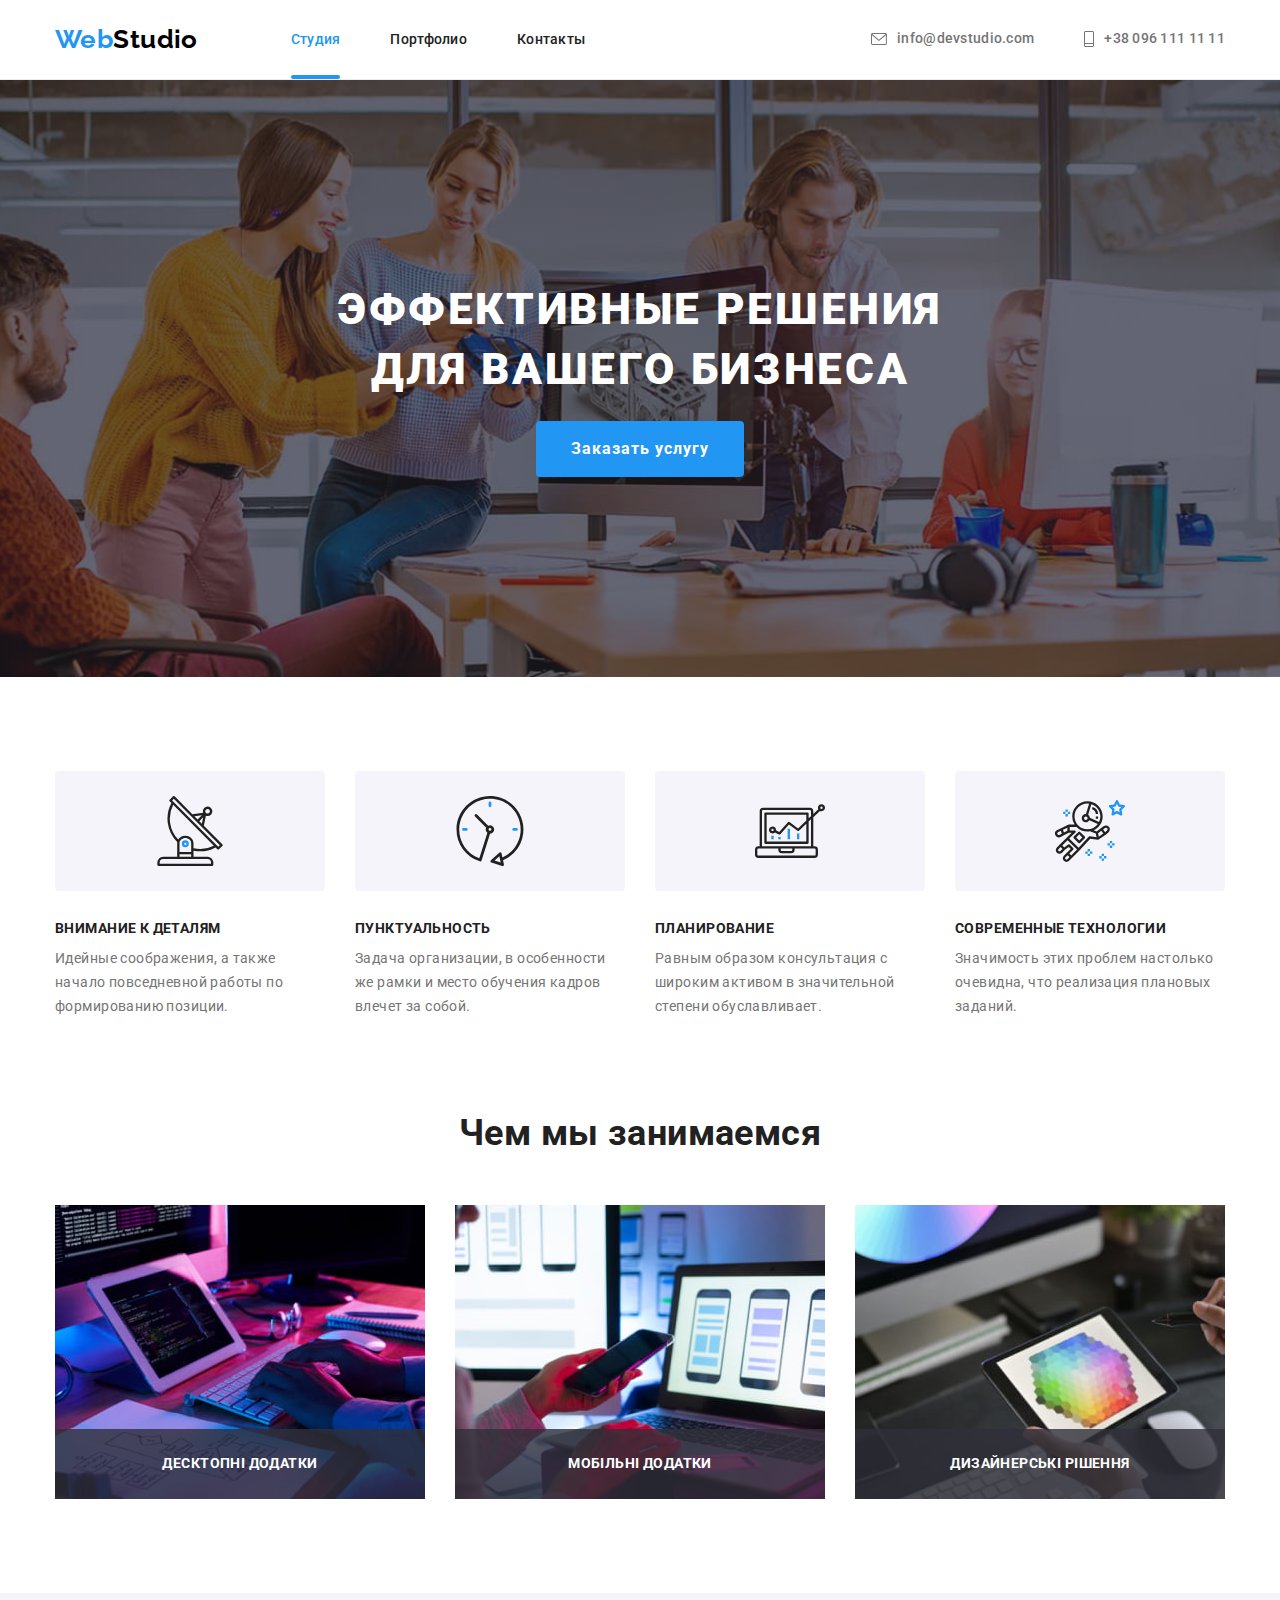
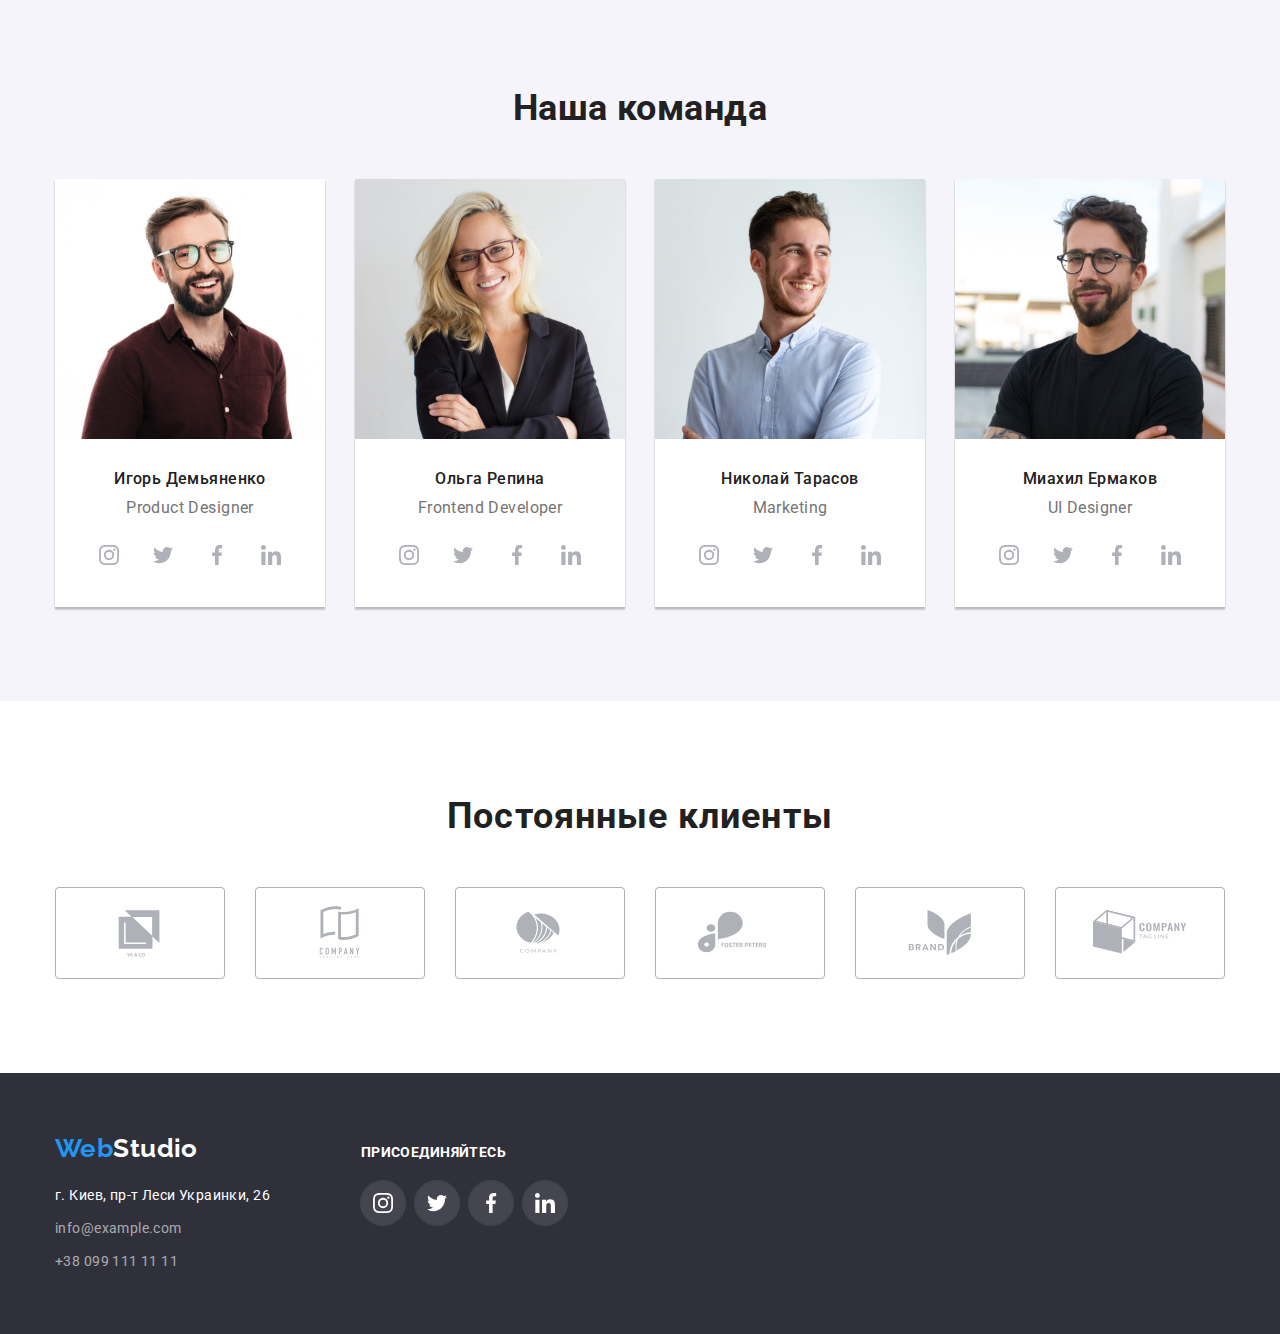
==== index.html @ 532e0fac "Initial commit" ====
<!DOCTYPE html>
<html lang="ru">
  <head>
    <meta charset="UTF-8" />
    <meta http-equiv="X-UA-Compatible" content="IE=edge" />
    <meta name="viewport" content="width=device-width, initial-scale=1.0" />
    <title>WebStudio</title>
    <link rel="preconnect" href="https://fonts.googleapis.com" />
    <link rel="preconnect" href="https://fonts.gstatic.com" crossorigin />
    <link
      href="https://fonts.googleapis.com/css2?family=Raleway:wght@700&family=Roboto:wght@400;500;700;900&display=swap"
      rel="stylesheet"
    />
    <!-- normalize start -->
    <link
      rel="stylesheet"
      href="https://cdnjs.cloudflare.com/ajax/libs/modern-normalize/1.1.0/modern-normalize.min.css"
    />
    <!-- normalize end -->
    <link rel="stylesheet" href="./css/styles.css" />
  </head>
  <body>
    <!-- header section -->
    <header class="header">
      <div class="container header-container">
        <a href="" lang="en" class="link-logo">Web<span class="logo-color">Studio</span></a>
        <nav class="header-nav">
          <ul class="list header-list">
            <li class="item header-item">
              <a href="./index.html" class="nav-link active"> Студия</a>
            </li>
            <li class="item header-item">
              <a href="./portfolio.html" class="nav-link"> Портфолио</a>
            </li>
            <li class="item header-item">
              <a href="" class="nav-link"> Контакты</a>
            </li>
          </ul>
        </nav>
        <ul class="list header-list">
          <li class="item header-mail">
            <a href="mailto:info@devstudio.com" class="link-mail">
              <svg class="contact-icon" width="16px" height="12px">
                <use href="./images/icon.svg#mail"></use>
              </svg>
              info@devstudio.com
            </a>
          </li>
          <li class="item header-tel">
            <a href="tel:+380961111111" class="link-tel">
              <svg class="contact-icon" width="10px" height="16px">
                <use href="./images/icon.svg#phone"></use>
              </svg>
              +38 096 111 11 11</a
            >
          </li>
        </ul>
      </div>
    </header>
    <!-- main section -->
    <main class="main">
      <section class="section main-section">
        <div class="container">
          <h1 class="main-title">Эффективные решения для вашего бизнеса</h1>
          <button type="button" class="btn-large" data-modal-open>Заказать услугу</button>
        </div>
      </section>
      <section class="section advantage-section">
        <div class="container">
          <ul class="list main-list">
            <li class="item advantage-item">
              <div class="advantage-wrap">
                <svg class="adv-icon" width="70px" height="70px">
                  <use href="./images/icon.svg#antenna"></use>
                </svg>
              </div>
              <h2 class="title">Внимание к деталям</h2>
              <p class="text-title">
                Идейные соображения, а также начало повседневной работы по формированию позиции.
              </p>
            </li>
            <li class="item advantage-item">
              <div class="advantage-wrap">
                <svg class="advantage-icon" width="70px" height="70px">
                  <use href="./images/icon.svg#clock"></use>
                </svg>
              </div>
              <h2 class="title">Пунктуальность</h2>
              <p class="text-title">
                Задача организации, в особенности же рамки и место обучения кадров влечет за собой.
              </p>
            </li>
            <li class="item advantage-item">
              <div class="advantage-wrap">
                <svg class="advantage-icon" width="70px" height="70px">
                  <use href="./images/icon.svg#diagram"></use>
                </svg>
              </div>
              <h2 class="title">Планирование</h2>
              <p class="text-title">
                Равным образом консультация с широким активом в значительной степени обуславливает.
              </p>
            </li>
            <li class="item advantage-item">
              <div class="advantage-wrap">
                <svg class="advantage-icon" width="70px" height="70px">
                  <use href="./images/icon.svg#astronaut"></use>
                </svg>
              </div>
              <h2 class="title">Современные технологии</h2>
              <p class="text-title">
                Значимость этих проблем настолько очевидна, что реализация плановых заданий.
              </p>
            </li>
          </ul>
        </div>
      </section>
      <section class="section secondary-section">
        <div class="container">
          <h2 class="secondary-title">Чем мы занимаемся</h2>
          <ul class="list secondary-list">
            <li class="item item-container">
                <img
                class="aboutus"
                src="./images/img1.jpg"
                alt="пеример работы 1"
                width="370"
                height="294"
              />
              <div class="features-container">
                <p class="features-text">Десктопні додатки</p>
              </div>
            </li>
            <li class="item item-container">
                <img
                class="aboutus"
                src="./images/img2.jpg"
                alt="пеример работы 2"
                width="370"
                height="294"
              />
              <div class="features-container">
                <p class="features-text">Мобільні додатки</p>
              </div>
            </li>
            <li class="item item-container">
                <img
                class="aboutus"
                src="./images/img3.jpg"
                alt="пеример работы 3"
                width="370"
                height="294"
              />
              <div class="features-container">
                <p class="features-text">Дизайнерські рішення</p>
              </div>
            </li>
          </ul>
        </div>
      </section>
      <!-- out team section -->
      <section class="section team-section">
        <div class="container">
          <h2 class="team-title">Наша команда</h2>
          <ul class="list team-list">
            <li class="item team-item">
              <img
                class="team-img"
                src="./images/igor.jpg"
                alt="фото игоря демьяненко"
                width="270"
                height="260"
              />
              <div class="team-box">
                <h3 class="about-team-title">Игорь Демьяненко</h3>
                <p lang="en" class="profession">Product Designer</p>
                <ul class="socials list">
                  <li class="socials-item">
                    <a
                      class="socials-link link"
                      href=""
                      target="_blank"
                      rel="noopener noreferrer"
                      aria-label="instagram"
                    >
                      <svg class="social-icon" width="20px" height="20px">
                        <use href="./images/icon.svg#instagram"></use>
                      </svg>
                    </a>
                  </li>
                  <li class="socials-item">
                    <a
                      class="socials-link link"
                      href=""
                      target="_blank"
                      rel="noopener noreferrer"
                      aria-label="instagram"
                    >
                      <svg class="social-icon" width="20px" height="20px">
                        <use href="./images/icon.svg#twitter"></use>
                      </svg>
                    </a>
                  </li>
                  <li class="socials-item">
                    <a
                      class="socials-link link"
                      href=""
                      target="_blank"
                      rel="noopener noreferrer"
                      aria-label="instagram"
                    >
                      <svg class="social-icon" width="20px" height="20px">
                        <use href="./images/icon.svg#facebook"></use>
                      </svg>
                    </a>
                  </li>
                  <li class="socials-item">
                    <a
                      class="socials-link link"
                      href=""
                      target="_blank"
                      rel="noopener noreferrer"
                      aria-label="instagram"
                    >
                      <svg class="social-icon" width="20px" height="20px">
                        <use href="./images/icon.svg#linkedin"></use>
                      </svg>
                    </a>
                  </li>
                </ul>
              </div>
            </li>
            <li class="item team-item">
              <img
                class="team-img"
                src="./images/olga.jpg"
                alt="фото ольги репиной"
                width="270"
                height="260"
              />
              <div class="team-box">
                <h3 class="about-team-title">Ольга Репина</h3>
                <p lang="en" class="profession">Frontend Developer</p>
                <ul class="socials list">
                  <li class="socials-item">
                    <a
                      class="socials-link link"
                      href=""
                      target="_blank"
                      rel="noopener noreferrer"
                      aria-label="instagram"
                    >
                      <svg class="social-icon" width="20px" height="20px">
                        <use href="./images/icon.svg#instagram"></use>
                      </svg>
                    </a>
                  </li>
                  <li class="socials-item">
                    <a
                      class="socials-link link"
                      href=""
                      target="_blank"
                      rel="noopener noreferrer"
                      aria-label="instagram"
                    >
                      <svg class="social-icon" width="20px" height="20px">
                        <use href="./images/icon.svg#twitter"></use>
                      </svg>
                    </a>
                  </li>
                  <li class="socials-item">
                    <a
                      class="socials-link link"
                      href=""
                      target="_blank"
                      rel="noopener noreferrer"
                      aria-label="instagram"
                    >
                      <svg class="social-icon" width="20px" height="20px">
                        <use href="./images/icon.svg#facebook"></use>
                      </svg>
                    </a>
                  </li>
                  <li class="socials-item">
                    <a
                      class="socials-link link"
                      href=""
                      target="_blank"
                      rel="noopener noreferrer"
                      aria-label="instagram"
                    >
                      <svg class="social-icon" width="20px" height="20px">
                        <use href="./images/icon.svg#linkedin"></use>
                      </svg>
                    </a>
                  </li>
                </ul>
              </div>
            </li>
            <li class="item team-item">
              <img
                class="team-img"
                src="./images/nikolai.jpg"
                alt="фото николая тарасова"
                width="270"
                height="260"
              />
              <div class="team-box">
                <h3 class="about-team-title">Николай Тарасов</h3>
                <p lang="en" class="profession">Marketing</p>
                <ul class="socials list">
                  <li class="socials-item">
                    <a
                      class="socials-link link"
                      href=""
                      target="_blank"
                      rel="noopener noreferrer"
                      aria-label="instagram"
                    >
                      <svg class="social-icon" width="20px" height="20px">
                        <use href="./images/icon.svg#instagram"></use>
                      </svg>
                    </a>
                  </li>
                  <li class="socials-item">
                    <a
                      class="socials-link link"
                      href=""
                      target="_blank"
                      rel="noopener noreferrer"
                      aria-label="instagram"
                    >
                      <svg class="social-icon" width="20px" height="20px">
                        <use href="./images/icon.svg#twitter"></use>
                      </svg>
                    </a>
                  </li>
                  <li class="socials-item">
                    <a
                      class="socials-link link"
                      href=""
                      target="_blank"
                      rel="noopener noreferrer"
                      aria-label="instagram"
                    >
                      <svg class="social-icon" width="20px" height="20px">
                        <use href="./images/icon.svg#facebook"></use>
                      </svg>
                    </a>
                  </li>
                  <li class="socials-item">
                    <a
                      class="socials-link link"
                      href=""
                      target="_blank"
                      rel="noopener noreferrer"
                      aria-label="instagram"
                    >
                      <svg class="social-icon" width="20px" height="20px">
                        <use href="./images/icon.svg#linkedin"></use>
                      </svg>
                    </a>
                  </li>
                </ul>
              </div>
            </li>
            <li class="item team-item">
              <img
                class="team-img"
                src="./images/mihail.jpg"
                alt="фото михаила ермакова"
                width="270"
                height="260"
              />
              <div class="team-box">
                <h3 class="about-team-title">Миахил Ермаков</h3>
                <p lang="en" class="profession">UI Designer</p>
                <ul class="socials list">
                  <li class="socials-item">
                    <a
                      class="socials-link link"
                      href=""
                      target="_blank"
                      rel="noopener noreferrer"
                      aria-label="instagram"
                    >
                      <svg class="social-icon" width="20px" height="20px">
                        <use href="./images/icon.svg#instagram"></use>
                      </svg>
                    </a>
                  </li>
                  <li class="socials-item">
                    <a
                      class="socials-link link"
                      href=""
                      target="_blank"
                      rel="noopener noreferrer"
                      aria-label="instagram"
                    >
                      <svg class="social-icon" width="20px" height="20px">
                        <use href="./images/icon.svg#twitter"></use>
                      </svg>
                    </a>
                  </li>
                  <li class="socials-item">
                    <a
                      class="socials-link link"
                      href=""
                      target="_blank"
                      rel="noopener noreferrer"
                      aria-label="instagram"
                    >
                      <svg class="social-icon" width="20px" height="20px">
                        <use href="./images/icon.svg#facebook"></use>
                      </svg>
                    </a>
                  </li>
                  <li class="socials-item">
                    <a
                      class="socials-link link"
                      href=""
                      target="_blank"
                      rel="noopener noreferrer"
                      aria-label="instagram"
                    >
                      <svg class="social-icon" width="20px" height="20px">
                        <use href="./images/icon.svg#linkedin"></use>
                      </svg>
                    </a>
                  </li>
                </ul>
              </div>
            </li>
          </ul>
        </div>
      </section>
      <section class="clients">
        <div class="container">
          <h2 class="clients-title">Постоянные клиенты</h2>
          <ul class="clients-list list">
            <li class="clients-item">
              <a
                class="clietns-link link"
                href=""
                target="_blank"
                rel="noopener noreferrer"
                aria-label="Logo company YA & CO"
              >
                <svg class="clients-icon" width="106px" height="60px">
                  <use href="./images/icon.svg#logo1"></use>
                </svg>
              </a>
            </li>
            <li class="clients-item">
              <a
                class="clietns-link link"
                href=""
                target="_blank"
                rel="noopener noreferrer"
                aria-label="Logo company Tegline Here"
              >
                <svg class="clients-icon" width="106px" height="60px">
                  <use href="./images/icon.svg#logo2"></use>
                </svg>
              </a>
            </li>
            <li class="clients-item">
              <a
                class="clietns-link link"
                href=""
                target="_blank"
                rel="noopener noreferrer"
                aria-label="Logo COMPANY"
              >
                <svg class="clients-icon" width="106px" height="60px">
                  <use href="./images/icon.svg#logo3"></use>
                </svg>
              </a>
            </li>
            <li class="clients-item">
              <a
                class="clietns-link link"
                href=""
                target="_blank"
                rel="noopener noreferrer"
                aria-label="Logo company FOSTER PETERS"
              >
                <svg class="clients-icon" width="106px" height="60px">
                  <use href="./images/icon.svg#logo4"></use>
                </svg>
              </a>
            </li>
            <li class="clients-item">
              <a
                class="clietns-link link"
                href=""
                target="_blank"
                rel="noopener noreferrer"
                aria-label="Logo company BRAND"
              >
                <svg class="clients-icon" width="106px" height="60px">
                  <use href="./images/icon.svg#logo5"></use>
                </svg>
              </a>
            </li>
            <li class="clients-item">
              <a
                class="clietns-link link"
                href=""
                target="_blank"
                rel="noopener noreferrer"
                aria-label="Logo company TAG Line"
              >
                <svg class="clients-icon" width="106px" height="60px">
                  <use href="./images/icon.svg#logo6"></use>
                </svg>
              </a>
            </li>
          </ul>
        </div>
      </section>
    </main>
    <!-- footer section -->
    <footer class="footer">
      <div class="footer-container container">
        <div class="secondary-footer">
          <a href="" lang="en" class="link-logo footer-logo"
            >Web<span class="footer-logo-color">Studio</span></a
          >
          <address class="address">
            <ul class="list footer-list">
              <li class="item">
                <a
                  href="https://goo.gl/maps/DUq1zRmR1AkiBLRbA"
                  target="_blank"
                  rel="noopener noreferrer"
                  class="footer-address"
                >
                  г. Киев, пр-т Леси Украинки, 26
                </a>
              </li>
              <li class="item footer-item">
                <a href="mailto:info@example.com" class="footer-mail">info@example.com </a>
              </li>
              <li class="item footer-item">
                <a href="tel:+380991111111" class="footer-tel">+38 099 111 11 11</a>
              </li>
            </ul>
          </address>
        </div>
        <div class="join-us">
          <h2 class="footer-title">Присоединяйтесь</h2>
          <ul class="socials-footer list">
            <li class="socials-item">
              <a
                class="socials-link-footer link"
                href=""
                target="_blank"
                rel="noopener noreferrer"
                aria-label="instagram"
              >
                <svg class="footer-icon" width="20px" height="20px">
                  <use href="./images/icon.svg#instagram"></use>
                </svg>
              </a>
            </li>
            <li class="socials-item">
              <a
                class="socials-link-footer link"
                href=""
                target="_blank"
                rel="noopener noreferrer"
                aria-label="instagram"
              >
                <svg class="footer-icon" width="20px" height="20px">
                  <use href="./images/icon.svg#twitter"></use>
                </svg>
              </a>
            </li>
            <li class="socials-item">
              <a
                class="socials-link-footer link"
                href=""
                target="_blank"
                rel="noopener noreferrer"
                aria-label="instagram"
              >
                <svg class="footer-icon" width="20px" height="20px">
                  <use href="./images/icon.svg#facebook"></use>
                </svg>
              </a>
            </li>
            <li class="socials-item">
              <a
                class="socials-link-footer link"
                href=""
                target="_blank"
                rel="noopener noreferrer"
                aria-label="instagram"
              >
                <svg class="footer-icon" width="20px" height="20px">
                  <use href="./images/icon.svg#linkedin"></use>
                </svg>
              </a>
            </li>
          </ul>
        </div>
      </div>
    </footer>
    <!-- Modal window -->
    <div class="backdrop is-hidden" data-modal>
      <div class="modal">
        <button class="modal-btn" data-modal-close>
          <svg class="modal-icon" width="11px" height="11px">
            <use href="./images/icon.svg#icon-close"></use>
          </svg>
        </button>
      </div>
    </div>
  
    <script src="./js/modal.js"></script>
  </body>
</html>
---- css/styles.css ----
html {
    box-sizing: border-box;
}
*,
::before,
::after {
    box-sizing: inherit;
}

/* Загальні стилі */
:root {
--main-font: 'Roboto', sans-serif;
--main-text-color:  #212121;
--secondary-text-color: #757575;
--acent-color: #2196F3;
--hero-and-footer-background-color: #2F303A;
}

body {
    font-family: var(--main-font);
    letter-spacing: 0.03em;
    font-size: 14px;
}
.container {
    width: 1200px;
    margin-left: auto;
    margin-right: auto;
    padding-left: 15px;
    padding-right: 15px;

    /* рамку виділення взяв у коментар, головне самому про це не забути */
/* outline: 1px solid tomato;
    outline-offset: 2px; */
}
h1,
h2,
h3,
h4,
h5,
h6,
p {
    margin: 0;
}
img {
    display: block;
}
.list {
    list-style: none;
    text-decoration: none;
    margin: 0;
    padding: 0;
}
.section {
    padding: 94px 0;
}
/*Секція Хедера*/

.header-container {
    display: flex;
    align-items: center;
}
.header {
    padding-top: 24px;
    padding-bottom: 24px;
    border-bottom: 1px solid #ECECEC;
}
.header-list {
    display: flex;
    align-items: center;
    justify-content: center;
}
.header-item {
    margin-right: 50px;
}
.header-item:last-child {
    margin-right: 0;
}
.header-nav {
    margin-right: auto;
}

.header-mail {
    margin-right: 50px;
}
.link-logo {
    margin-right: 93px;
}

.link-logo {
    font-family: 'Raleway', sans-serif;
    font-weight: 700;
    font-size: 26px;
    line-height: 1.19;
    text-decoration: none;
    color: var(--acent-color);
}
.logo-color {
    font-family: 'Raleway', sans-serif;
    font-weight: 700;
    font-size: 26px;
    line-height: 1.19;
    color: #000000;
}
.nav-link, 
.link-mail,
.link-tel {
    color: var(--main-text-color);
    font-weight: 500;
    line-height: 1.14;
    letter-spacing: 0.02em;
    text-decoration: none;
}
.nav-link {
    padding-top: 32px;
    padding-bottom: 32px;

    transition: color 250ms cubic-bezier(0.4, 0, 0.2, 1);
}
.nav-link.active {
    color: var(--acent-color);
    position: relative;
}
.nav-link.active::after {
    content: '';
    position: absolute;
    bottom: 0;
    left: 0;

    display: block;
    width: 100%;
    height: 4px;
    background-color: var(--acent-color);
    border-radius: 2px;
}
.link-tel,.link-mail {
    display: flex;
    align-items: center;
    gap: 10px;
    color: var(--secondary-text-color);

    transition: color 250ms cubic-bezier(0.4, 0, 0.2, 1);
}
.link-mail:hover .contact-icon {
    fill: var(--acent-color);
}
.link-tel:hover .contact-icon {
    fill: var(--acent-color);
}

.nav-link:hover,
.nav-link:focus,
.link-mail:hover,
.link-mail:focus,
.link-tel:hover,
.link-tel:focus {
    color: var(--acent-color);
}
.nav-link:active {
    color: red;
}

/* Головна секція */
.main-section {
background-color: var(--hero-and-footer-background-color); 
text-align: center;
padding-top: 200px;
padding-bottom: 200px;
max-width: 1600px;
max-height: 600px;
margin-right: auto;
margin-left: auto;

background-image: linear-gradient(
    to right,
rgba(47, 48, 58, 0.4),
rgba(47, 48, 58, 0.4)), 
url(../images/mainfon.jpg);

background-repeat: no-repeat;
background-position: center;
background-size: cover;

}

.main-title {
    font-weight: 900;
    font-size: 44px;
    line-height: 1.36;
    letter-spacing: 0.06em;
    color: #ffffff;
    text-transform: uppercase;
    width: 696px;
    margin-left: auto;
    margin-bottom: 21px;
    margin-right: auto;
}
.btn-large {
    border-radius: 4px;
    border: solid var(--acent-color);
    padding: 10px 32px;
    min-width: 200px;
    min-height: 50px;
    text-align: center;

    font-family: inherit;
    font-weight: 700;
    font-size: 16px;
    line-height: 1.88;
    letter-spacing: 0.06em;
    color: #ffffff;
    cursor: pointer;
    background-color: var(--acent-color);
}
.contact-icon {
       fill: var(--secondary-text-color);

       
    transition: fill 250ms cubic-bezier(0.4, 0, 0.2, 1);
}
.link-mail:focus .contact-icon {
    fill: var(--acent-color);
}
/* Секція переваг */

.advantage-section {
    padding-bottom: 0;
}
.main-list {
    display: flex;
    gap: 30px;
}
.title {
    font-weight: 700;
    font-size: 14px;
    line-height: 1.14;
    text-transform: uppercase;
    color: var(--main-text-color);

    margin-bottom: 10px;
}
.advantage-wrap {
    width: 270px;
    height: 120px;   
    background-color: #F5F4FA;
    border-radius: 4px;
    margin-bottom: 30px;
    display: flex;
    align-items: center;
    justify-content: center;
}
.advantage-item {
    width: 270px;
}
.text-title {
    line-height: 1.71;
    color: var(--secondary-text-color);
    margin-right: 30px;
}
.text-title:last-child {
    margin-right: 0;
}
.advantage-icon {
    fill: var(--main-text-color);
}
/* Стилі для розділу Чим ми займаємось */
.item-container {
    position: relative;
}

.features-container {
    position: absolute;
    bottom: 0;
    left: 0;
    background: rgba(47, 48, 58, 0.8);

    width: 370px;
    height: 70px;
}
.features-text {
    display: flex;
    align-items: center;
    justify-content: center;

    font-weight: 700;
    line-height: 1.14;
    text-align: center;
    letter-spacing: 0.03em;
    text-transform: uppercase;

    color: #FFFFFF;

    width: 100%;
    height: 100%;

}

/* Секція команди */
.team-section {
    padding-top: 94px;
    padding-bottom: 94px;

    background-color: #F5F4FA
}
.team-list {
    display: flex;
    gap: 30px;
}

.secondary-list {
    display: flex;
    gap: 30px;
}
.secondary-title,
.team-title {
    font-weight: 700;
    font-size: 36px;
    line-height: 1.17;
    text-align: center;
    color: var(--main-text-color);
    margin-bottom: 50px;
}
.secondary-title {
    margin-bottom: 50px;
}
.team-box {
    padding-top: 30px;
    padding-bottom: 30px;
    background-color: #ffffff;
}
.team-item {
    box-shadow: 0px 3px 1px rgba(0, 0, 0, 0.1), 0px 1px 2px rgba(0, 0, 0, 0.08), 0px 2px 2px rgba(0, 0, 0, 0.12);
}
.about-team-title {
    font-weight: 500;
    font-size: 16px;
    line-height: 1.19;
    text-align: center;
    color: var(--main-text-color);
    margin-bottom: 10px;
}
.profession {
    font-size: 16px;
    line-height: 1.19;
    text-align: center;
    color: var(--secondary-text-color);
    margin-bottom: 16px;
}
/* CLIENTS */
.clients {
    padding-top: 94px;
    padding-bottom: 94px;
}
.clients-title {
    font-family: 'Roboto';
    font-weight: 700;
    font-size: 36px;
    line-height: 1.17;
    text-align: center;
    letter-spacing: 0.03em;
    color: #212121;

    margin-bottom: 50px;
}
.clients-list {
    display: flex;
    align-items: center;
    justify-content: center;
    gap: 30px;
}
.clietns-link {
    display: flex;
    width: 170px;
    height: 92px;
    justify-content: center;
    align-items: center;
    color: #AFB1B8;
    border: 1px solid #afb1b8;
    border-radius: 4px; 

    
    transition: border 250ms cubic-bezier(0.4, 0, 0.2, 1) ;
}
.clients-icon {
    fill: #AFB1B8;

    transition: fill 250ms cubic-bezier(0.4, 0, 0.2, 1);
}
.clietns-link:hover,
.clietns-link:focus {
    border: 1px solid var(--acent-color);
}
.clietns-link:hover .clients-icon {
    fill: var(--acent-color)
}
.clietns-link:focus .clients-icon {
    fill: var(--acent-color)
}

/* footer */
.footer-container {
    display: flex;
    align-items: baseline;
}
.footer {
padding-top: 60px;
padding-bottom: 60px;
background-color: var(--hero-and-footer-background-color);
}
.footer-logo {
    display: inline-block;
    margin-bottom: 20px;
}
.footer-logo-color {
    color: #ffffff;
}
.footer-mail,
.footer-tel {
    font-style: normal;
    line-height: 1.71;
    color: rgba(255, 255, 255, 0.6);
    text-decoration: none;

    transition: color 250ms cubic-bezier(0.4, 0, 0.2, 1);
}
.footer-address {
    display: inline-block;

    color: #ffffff;
    font-style: normal;
    line-height: 1.71;
    text-decoration: none;
}
.footer-mail {
    display: inline-block;
}
.footer-list
.item:not(:last-child) {
    margin-bottom: 9px;
}
.footer-mail:hover,
.footer-mail:focus,
.footer-tel:hover,
.footer-tel:focus {
    color: var(--acent-color);
}
.join-us {
    margin-left: 70px;
}
.footer-title {
display: inline-block;

font-size: 14px;
line-height: 1.14;
letter-spacing: 0.03em;
text-transform: uppercase;
    
color: #FFFFFF;

margin-bottom: 20px;
}
.socials-footer {
    display: flex;
    align-items: center;
    justify-content: center;
    gap: 10px;
}
.socials-link-footer {
    display: flex;
    align-items: center;
    justify-content: center;
    width: 44px;
    height: 44px;
    background-color: rgba(255, 255, 255, 10%);
    border-radius: 50%;

    outline: 1px solid rgba(255, 255, 255, 10%);

    transition: background-color 250ms cubic-bezier(0.4, 0, 0.2, 1);
}
.footer-icon {
    fill: #FFFFFF;
}

.socials-link-footer:hover,
.socials-link-footer:focus {
    background-color: #2196F3;
}


/* Portfolio */
.title-portfolio {
    font-weight: 700;
    font-size: 18px;
    line-height: 2;
    letter-spacing: 0.06em;
    color: var(--main-text-color);
    margin-bottom: 4px;
}
.first-overlay {
    position: relative;
    overflow: hidden;
}

.overlay-portfolio {
    background-color: rgba(33, 150, 243, 0.9);
    position: absolute;
    top: 0;
    left: 0;
    width: 100%;
    height: 100%;
    padding: 63px 24px;

    transform: translateY(100%);

    display: flex;
    align-items: center;
    justify-content: center;

    transition: transform 250ms cubic-bezier(0.4, 0, 0.2, 1);
}

.exampel-item:hover .overlay-portfolio {
    transform: translateY(0%);
}
.overlay-text {
    font-size: 18px;
    line-height: 1.56;
    letter-spacing: 0.03em;

    
    color: #FFFFFF; 
}

.text-portfolio {
    font-size: 16px;
    line-height: 1.88;
    color: var(--secondary-text-color);
}

.btn-portfolio {
    max-width: 145px;
    min-width: 73px;
    min-height: 38px;
    padding: 6px 22px;

    font-family: inherit;
    font-weight: 500;
    font-size: 16px;
    line-height: 1.62;
    cursor: pointer;
    background-color: #F5F4FA;
    color: #212121;
    border-radius: 4px;
    border: 0 solid #F5F4FA;

    transition-property: color, background-color,  box-shadow;
    transition-duration: 250ms;
    transition-timing-function: cubic-bezier(0.4, 0, 0.2, 1);
    transition-delay: 0s;
}

.btn-portfolio:hover,
.btn-portfolio:focus {
    background-color: var(--acent-color);
    color: #ffffff;
    box-shadow: 0px 3px 1px rgba(0, 0, 0, 0.1), 0px 1px 2px rgba(0, 0, 0, 0.08), 0px 2px 2px rgba(0, 0, 0, 0.12);
}
.btn-portfolio.active-btn {
    background-color: var(--acent-color);
    color: #ffffff;
}
.portfolio-list {
    display: flex;
    gap: 8px;
    margin-bottom: 50px;
    justify-content: center;
}
.exampel-list {
    display: flex;
    flex-wrap: wrap;
    gap: 30px;
}
.text-portfolio-container {
    padding-top: 20px;
    padding-right: 24px;
    padding-bottom: 20px;
    padding-left: 24px;
    border: 1px solid #EEEEEE;
    border-top: none;
}
.exampel-item {
    transition: box-shadow 250ms cubic-bezier(0.4, 0, 0.2, 1);
}

.exampel-item:hover,
.exampel-item:focus {
    box-shadow: 0px 1px 1px rgba(0, 0, 0, 0.12),
            0px 4px 4px rgba(0, 0, 0, 0.06),
            1px 4px 6px rgba(0, 0, 0, 0.16);
}

/* socials icon  */
.socials {
    display: flex;
    align-items: center;
    justify-content: center;
    gap: 10px;
}
.socials-link {
    display: flex;
    align-items: center;
    justify-content: center;
    width: 44px;
    height: 44px;
    background-color: #FFFFFF;
    border-radius: 50%;

    outline: 1px solid #FFFFFF;

    transition: background-color 250ms cubic-bezier(0.4, 0, 0.2, 1);
}
.social-icon {
    fill: #AFB1B8;
    transition: fill 250ms cubic-bezier(0.4, 0, 0.2, 1);
}
.socials-link:hover,
.socials-link:focus {
background-color: #2196F3;
}
.socials-link:hover .social-icon {
    fill: #FFFFFF;
}
.socials-link:focus .social-icon {
    fill: #FFFFFF;
}

/* modal window */
.backdrop {
    position: fixed;
    top: 0;
    left: 0;

    display: flex;
    align-items: center;
    justify-content: center;

    width: 100%;
    height: 100%;

    background-color: rgba(0, 0, 0, 0.2);

    z-index: 100;
}

.backdrop.is-hidden {
    opacity: 0;
    visibility: hidden;
    pointer-events: none;
}

.modal {
    width: 528px;
    height: 581px;

    position: relative;

    background-color: #FFFFFF;
    border-radius: 4px;
    box-shadow: 0px 1px 3px rgba(0, 0, 0, 0.12), 0px 1px 1px rgba(0, 0, 0, 0.14), 0px 2px 1px rgba(0, 0, 0, 0.2);
}
.modal-btn {
    position: absolute;
    top: 8px;
    right: 8px;

    display: flex;
    align-items: center;
    justify-content: center;

    width: 30px;
    height: 30px;
    padding: 0;

    border-radius: 50%;
    border: 1px solid rgba(0, 0, 0, 0.1);
    background-color: #FFFFFF;

    cursor: pointer;
}
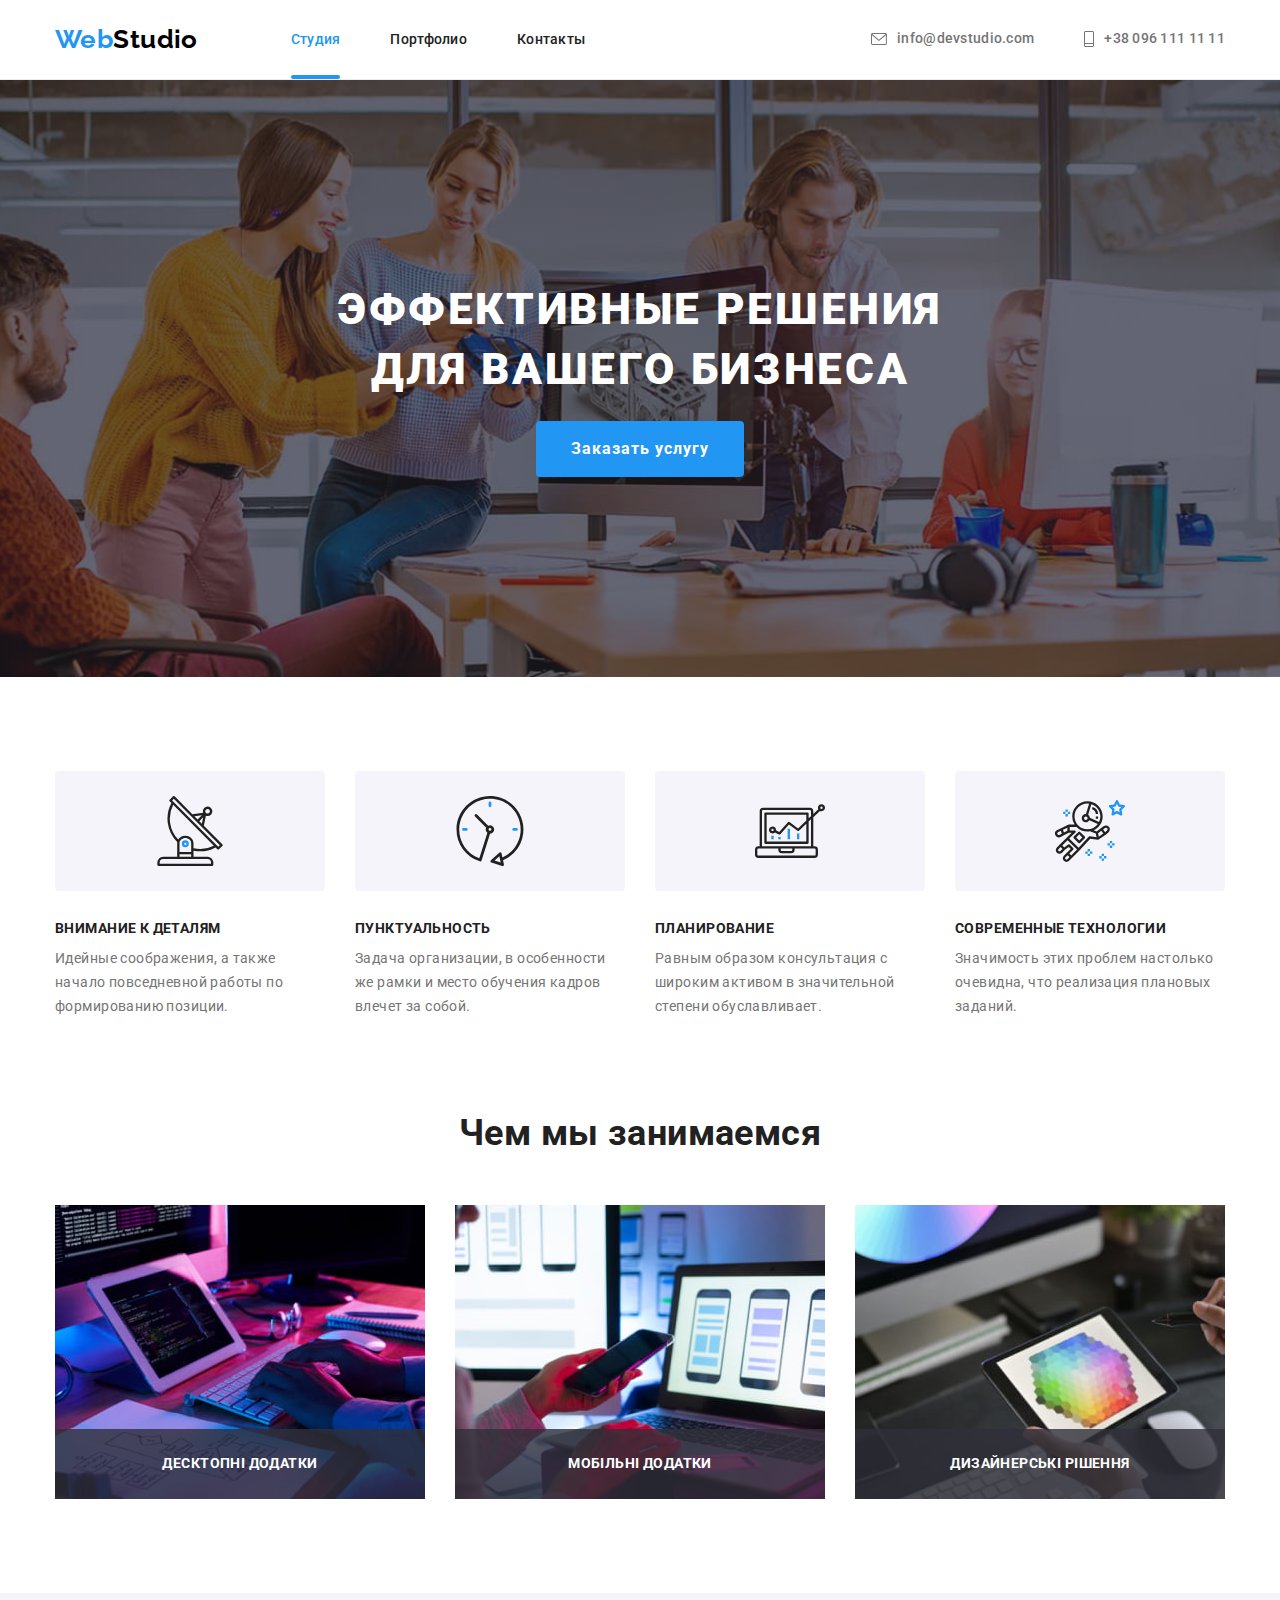
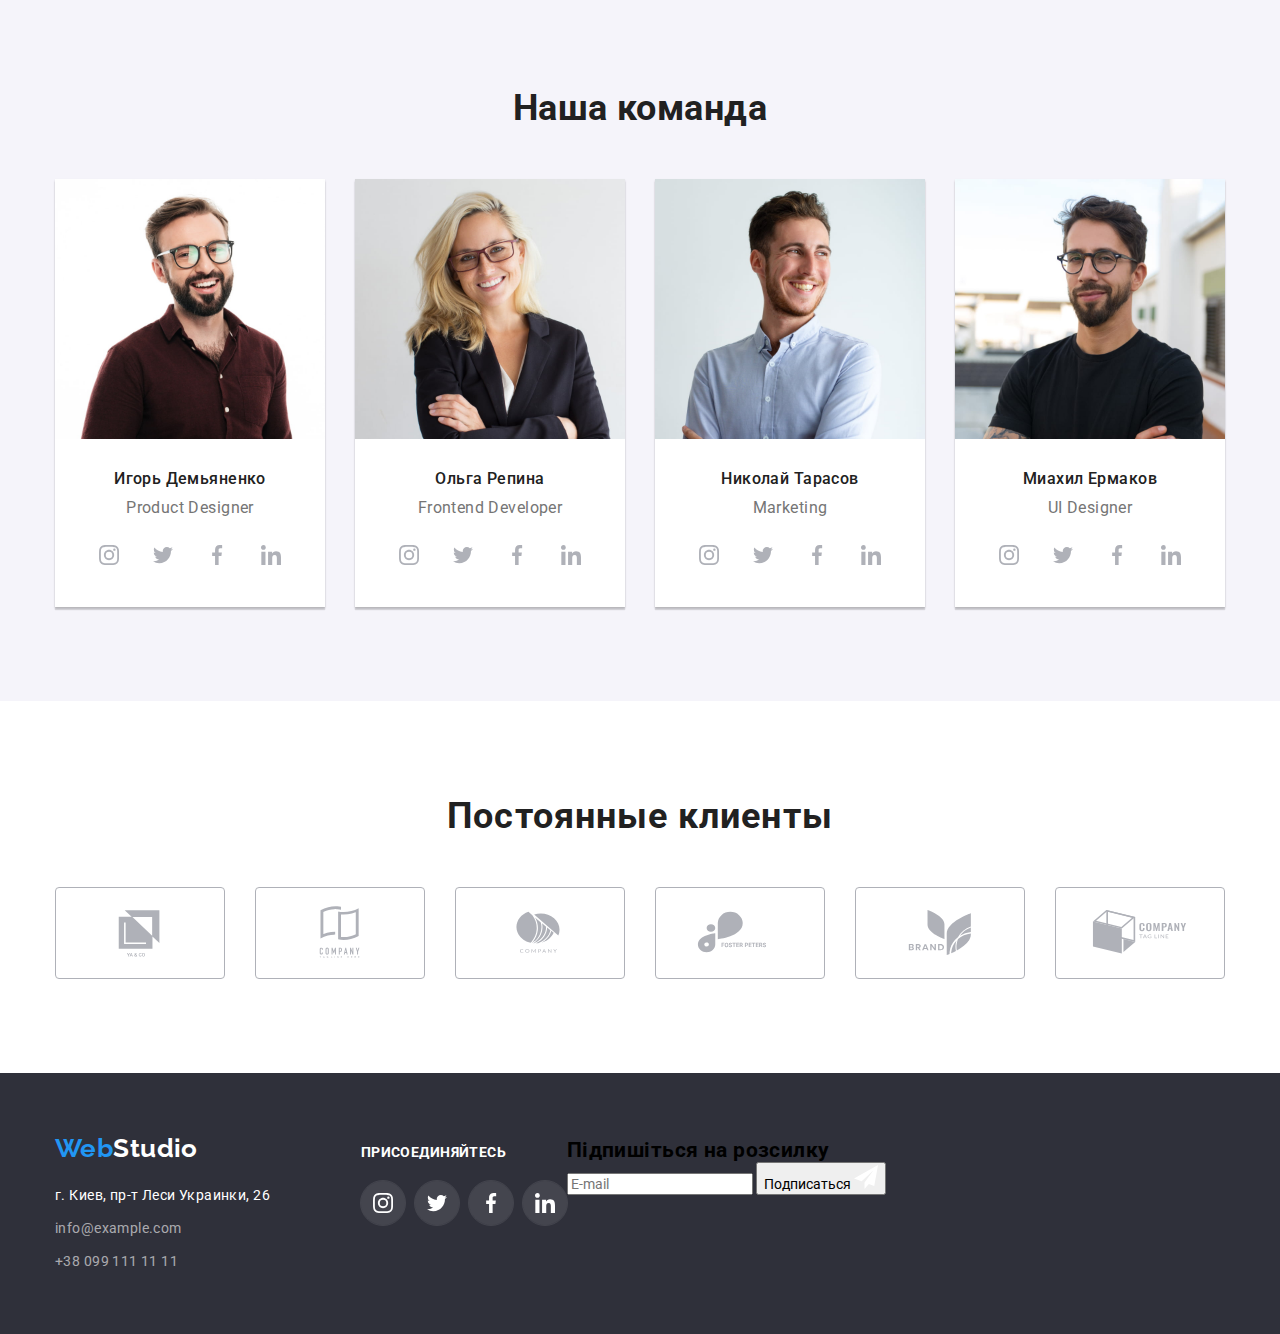
==== commit af7ad42d: "зробив заготовки для дз" ====
--- a/index.html
+++ b/index.html
@@ -605,6 +605,30 @@
             </li>
           </ul>
         </div>
+        <div class="sing-up">
+          <h2 class="sing-up-title">
+            Підпишіться на розсилку
+          </h2>
+          <form class="first-form">
+            <div>
+              <label class="email-lable">
+                <input
+                type="email"
+                name="email-sing-up"
+                placeholder="E-mail"
+                class="email"/>
+              </label>
+              <button type="submit">
+                Подписаться
+                <svg class="footer-icon" width="24px" height="24px">
+                  <use href="./images/icon.svg#icon-send"></use>
+                </svg>
+              </button>
+            </div>
+          </form>
+
+
+        </div>
       </div>
     </footer>
     <!-- Modal window -->
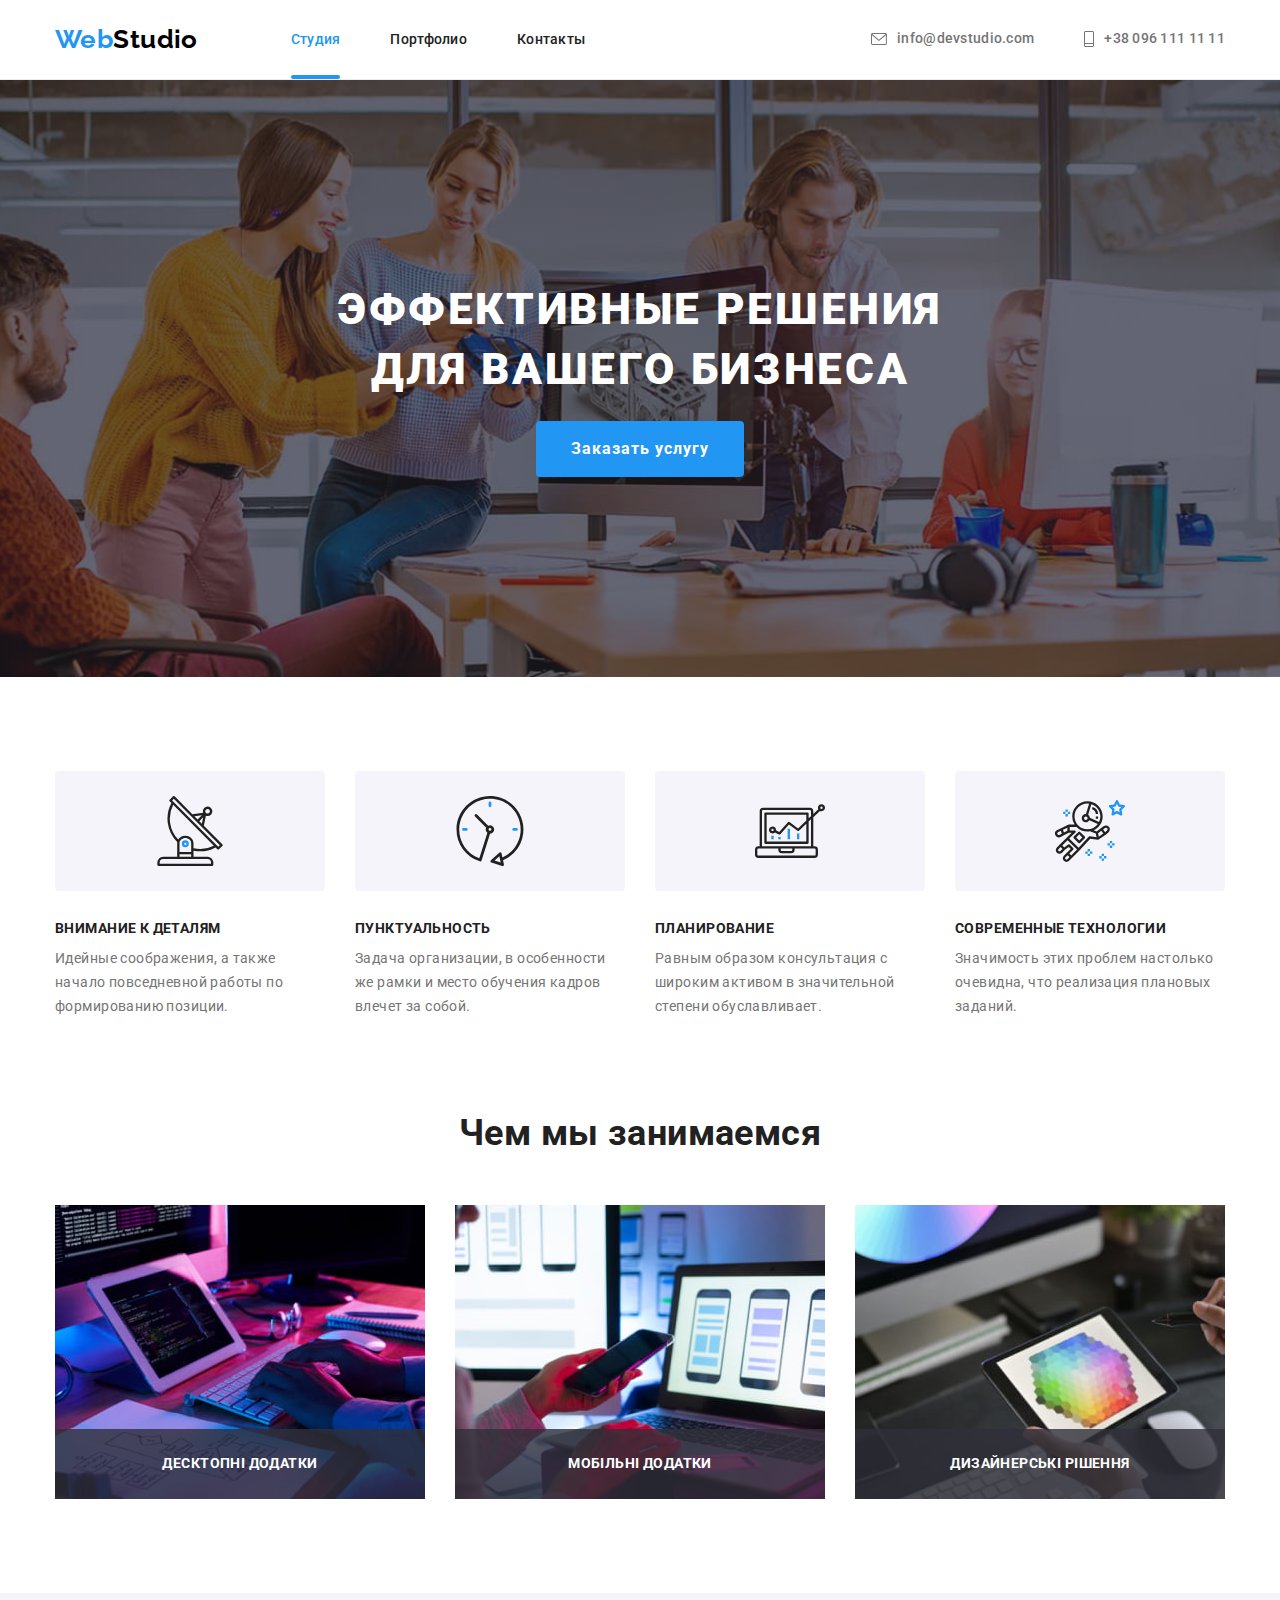
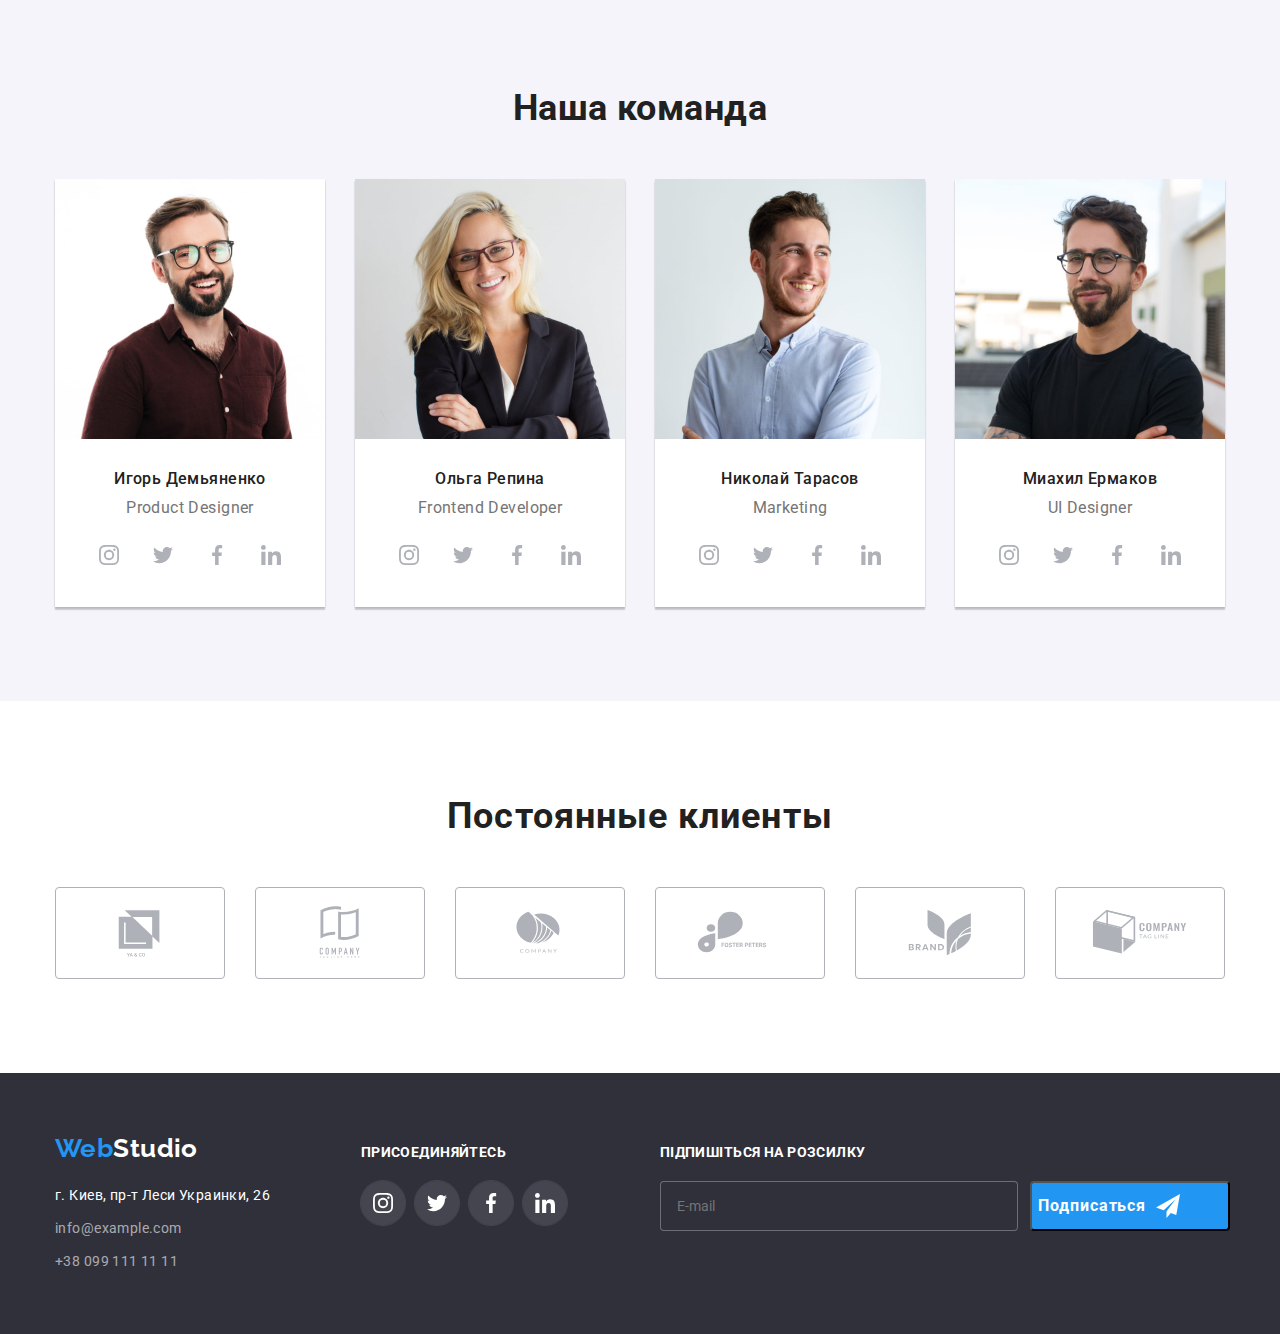
==== commit e236c3d5: "сделал изменения" ====
--- a/index.html
+++ b/index.html
@@ -610,7 +610,7 @@
             Підпишіться на розсилку
           </h2>
           <form class="first-form">
-            <div>
+            <div class="form-wrap">
               <label class="email-lable">
                 <input
                 type="email"
@@ -618,7 +618,7 @@
                 placeholder="E-mail"
                 class="email"/>
               </label>
-              <button type="submit">
+              <button type="submit" class="submit-btn">
                 Подписаться
                 <svg class="footer-icon" width="24px" height="24px">
                   <use href="./images/icon.svg#icon-send"></use>
--- a/css/styles.css
+++ b/css/styles.css
@@ -486,6 +486,63 @@
     background-color: #2196F3;
 }
 
+.form-wrap {
+    display: flex;
+    gap: 12px;
+}
+.sing-up {
+    margin-left: 93px;
+}
+
+.sing-up-title {
+display: inline-block;
+
+font-size: 14px;
+line-height: 1.14;
+letter-spacing: 0.03em;
+text-transform: uppercase;
+    
+color: #FFFFFF;
+
+margin-bottom: 20px;
+}
+
+.email-lable {
+    gap: 40px;
+}
+
+.email {
+    width: 358px;
+    height: 50px;
+    border: 1px solid rgba(255, 255, 255, 0.3);
+    border-radius: 4px;
+    background-color: #2F303A;
+
+    padding-left: 16px;
+    padding-top: 15px;
+    padding-bottom: 15px;
+}
+
+.submit-btn {
+    display: flex;
+    gap: 10px;
+
+    width: 200px;
+    height: 50px;
+
+    font-weight: 700;
+    font-size: 16px;
+    line-height: calc(30 / 16);
+
+    align-items: center;
+    text-align: center;
+    letter-spacing: 0.06em;
+    color: #FFFFFF;
+
+    background-color: var(--acent-color);
+    border-radius: 4px;
+}
+
 
 /* Portfolio */
 .title-portfolio {
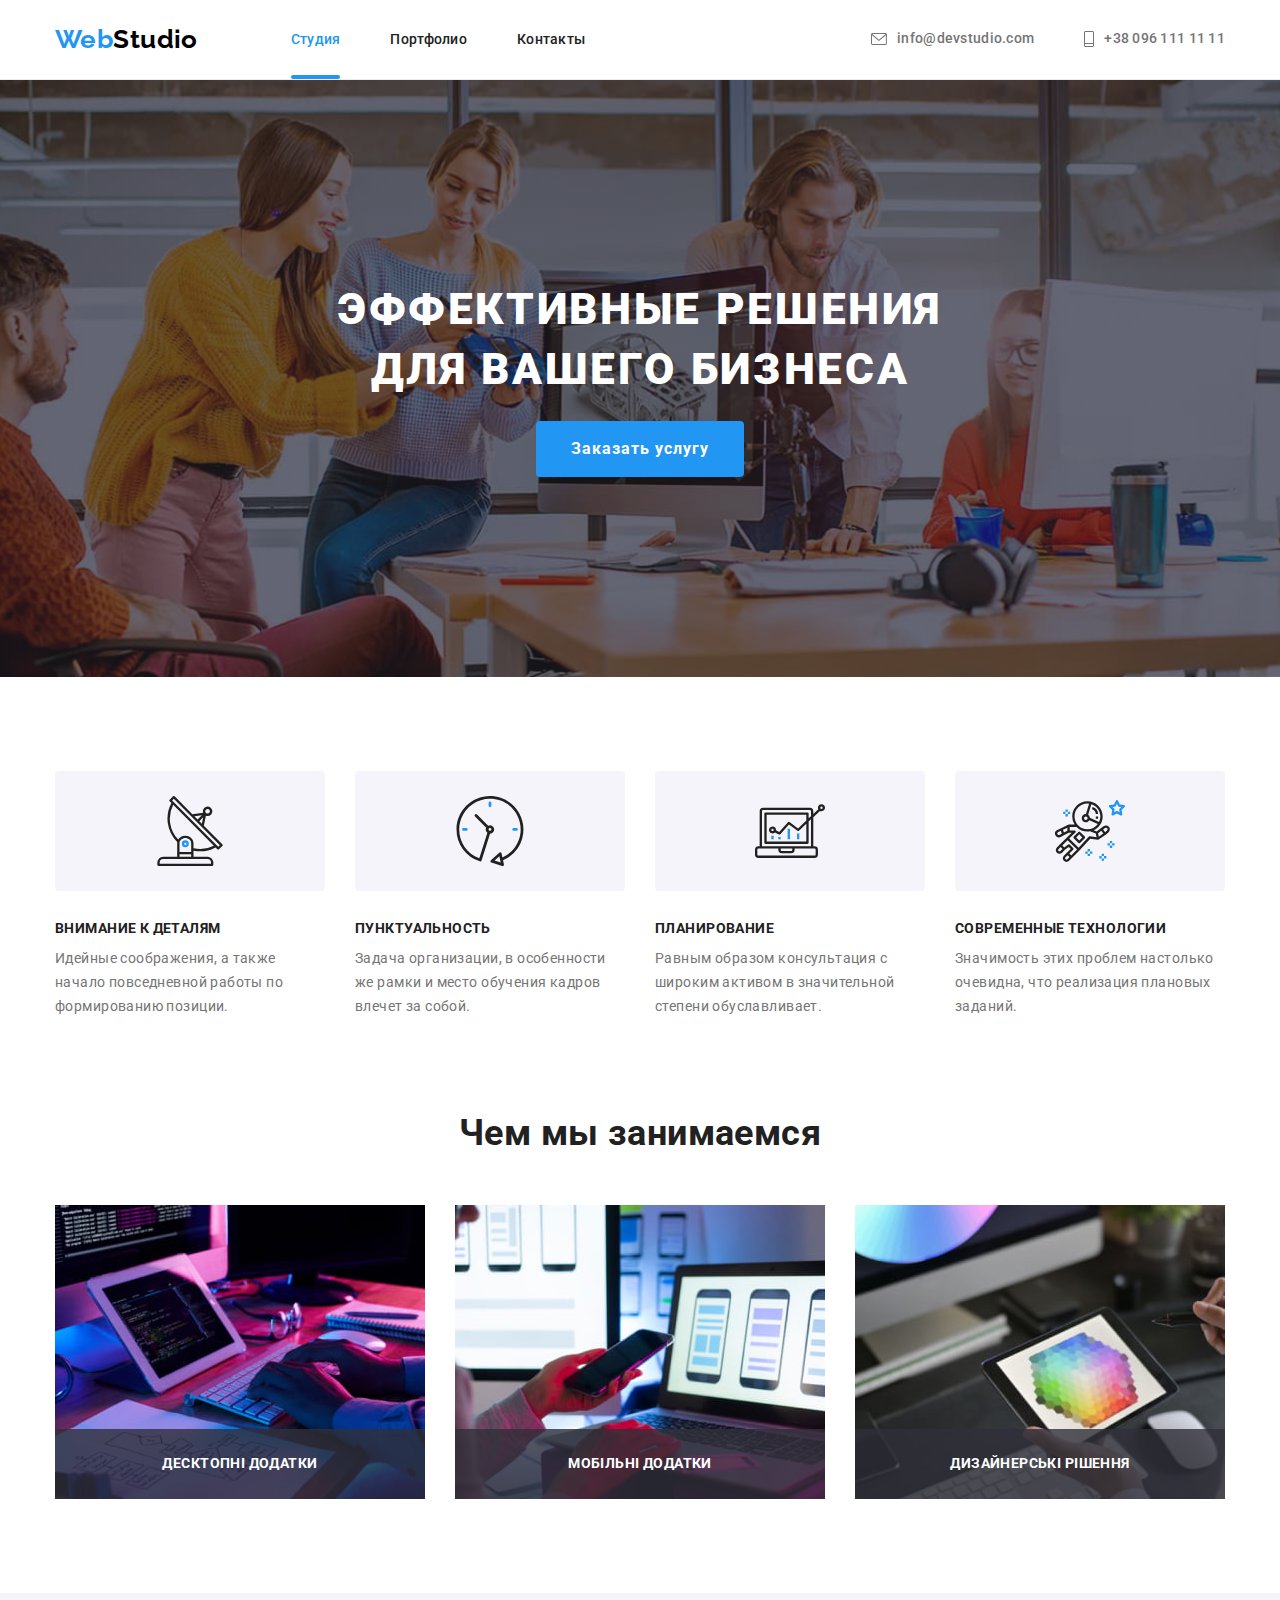
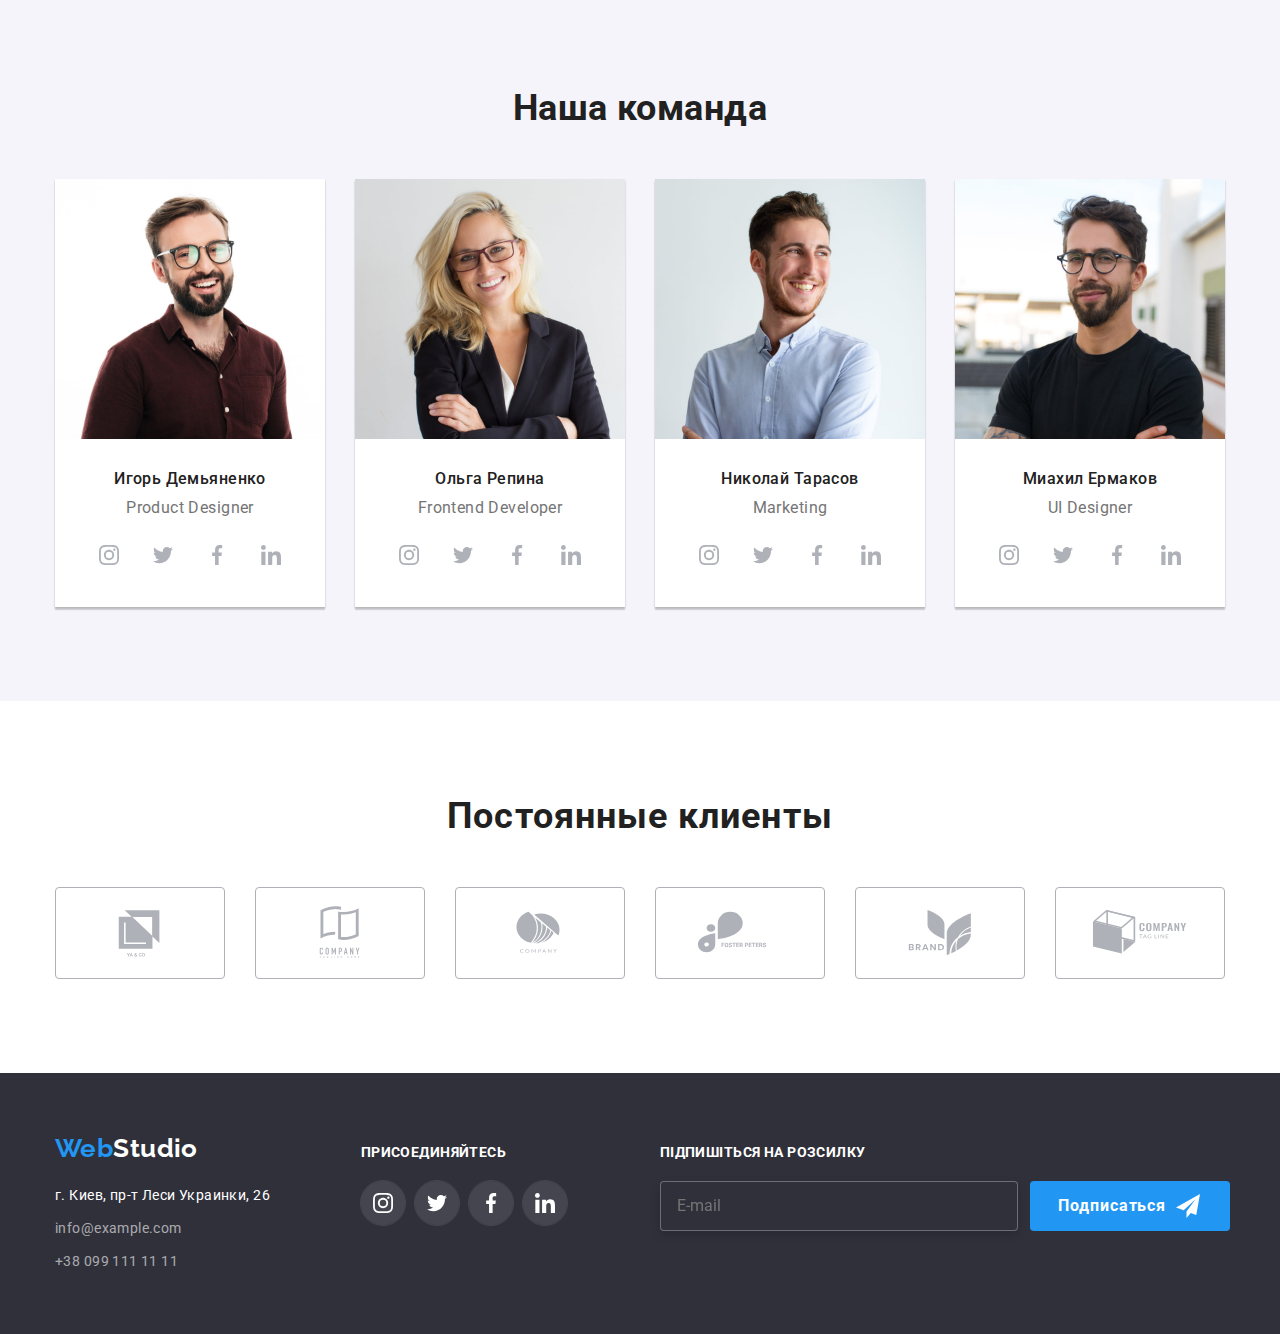
==== commit 96bff18b: "зробив футер" ====
--- a/index.html
+++ b/index.html
@@ -626,8 +626,6 @@
               </button>
             </div>
           </form>
-
-
         </div>
       </div>
     </footer>
--- a/css/styles.css
+++ b/css/styles.css
@@ -486,10 +486,14 @@
     background-color: #2196F3;
 }
 
+
+/* Розділ підпишіться на розсилку */
+
 .form-wrap {
     display: flex;
     gap: 12px;
 }
+
 .sing-up {
     margin-left: 93px;
 }
@@ -512,20 +516,28 @@
 }
 
 .email {
-    width: 358px;
-    height: 50px;
-    border: 1px solid rgba(255, 255, 255, 0.3);
-    border-radius: 4px;
-    background-color: #2F303A;
-
     padding-left: 16px;
     padding-top: 15px;
     padding-bottom: 15px;
+
+    width: 358px;
+    height: 50px;
+
+    font-size: 16px;
+    line-height: calc(20 / 16);
+
+    border: 1px solid rgba(255, 255, 255, 0.3);
+    border-radius: 4px;
+
+    background-color: #2F303A;
+    filter: drop-shadow(0px 4px 4px rgba(0, 0, 0, 0.15));
 }
 
 .submit-btn {
-    display: flex;
+    display: inline-flex;
+    align-items: center;
     gap: 10px;
+    padding: 10px 28px;
 
     width: 200px;
     height: 50px;
@@ -540,7 +552,10 @@
     color: #FFFFFF;
 
     background-color: var(--acent-color);
+    border: 0 solid transparent;
     border-radius: 4px;
+
+    cursor: pointer;
 }
 
 
@@ -739,8 +754,9 @@
     padding: 0;
 
     border-radius: 50%;
-    border: 1px solid rgba(0, 0, 0, 0.1);
+    border: 1px solid var(--acent-color)
     background-color: #FFFFFF;
+    box-shadow: 0px 4px 4px rgba(0, 0, 0, 0.15);
 
     cursor: pointer;
 }
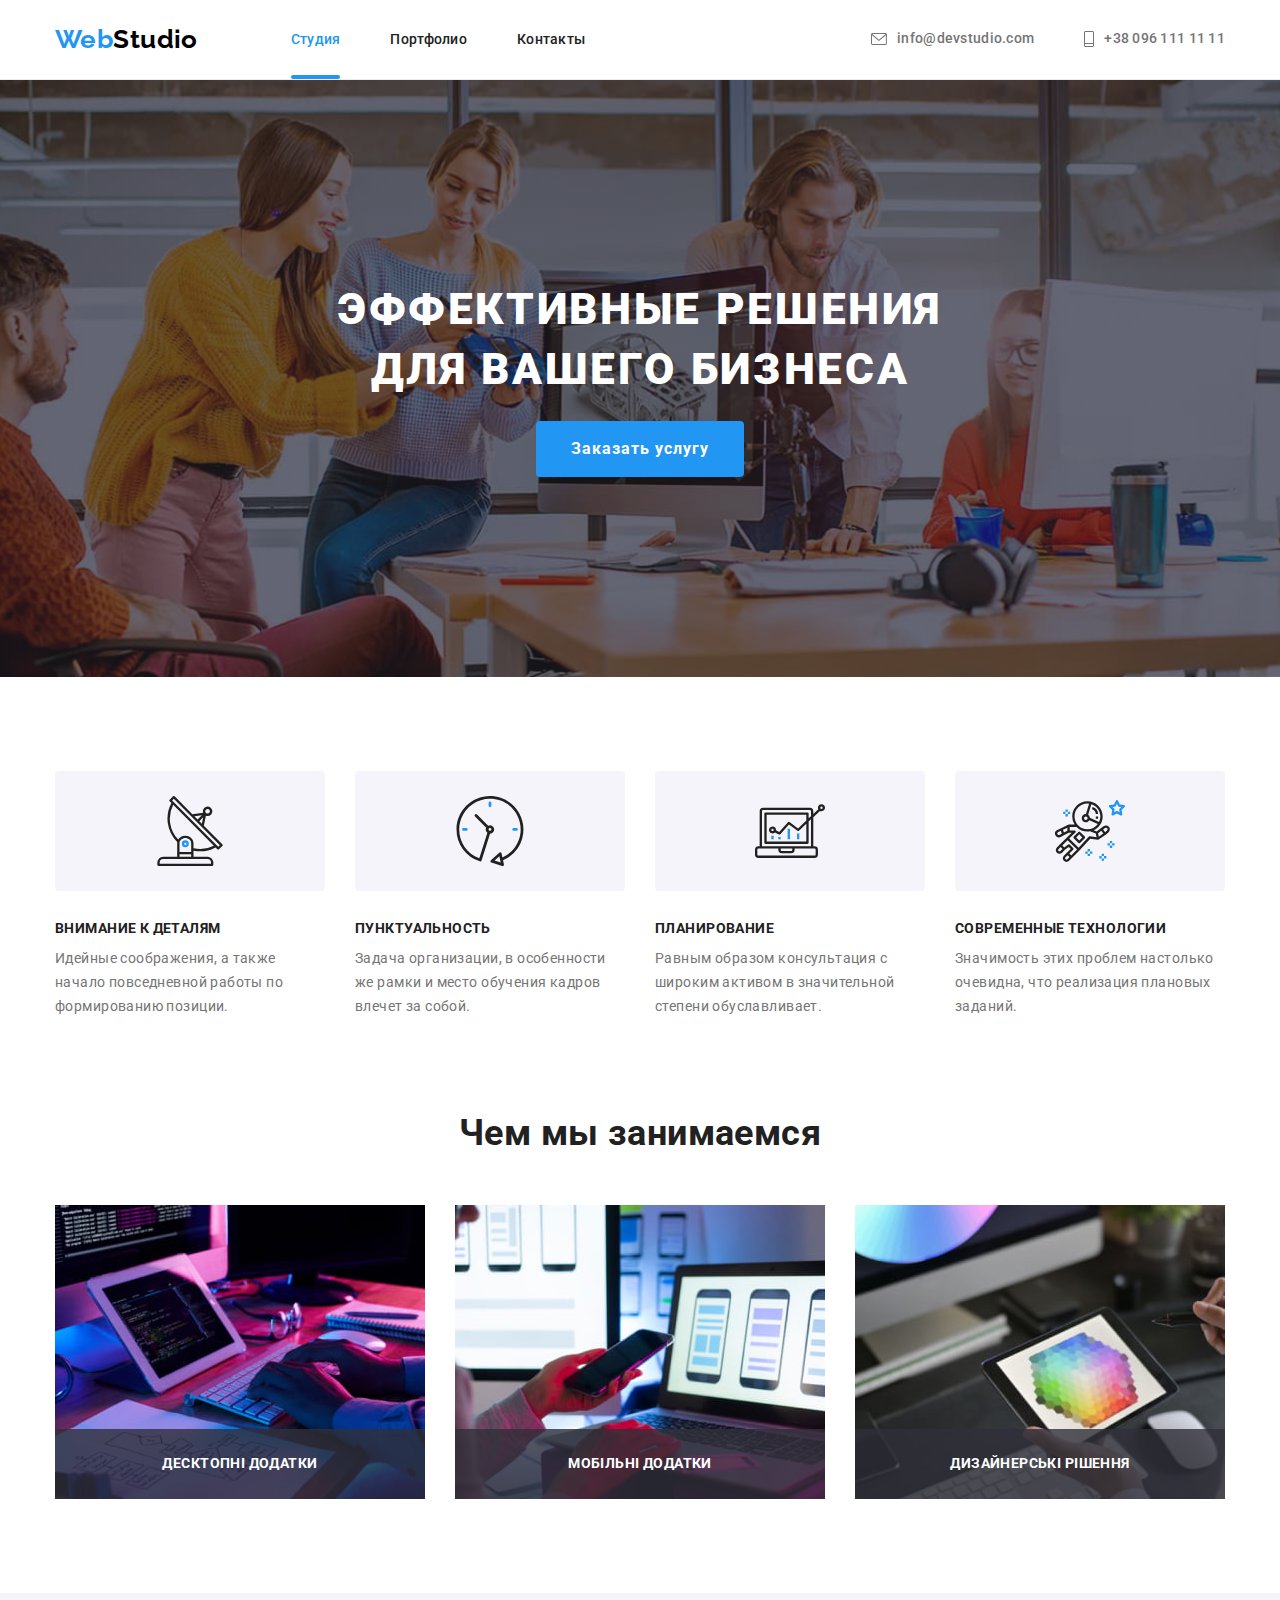
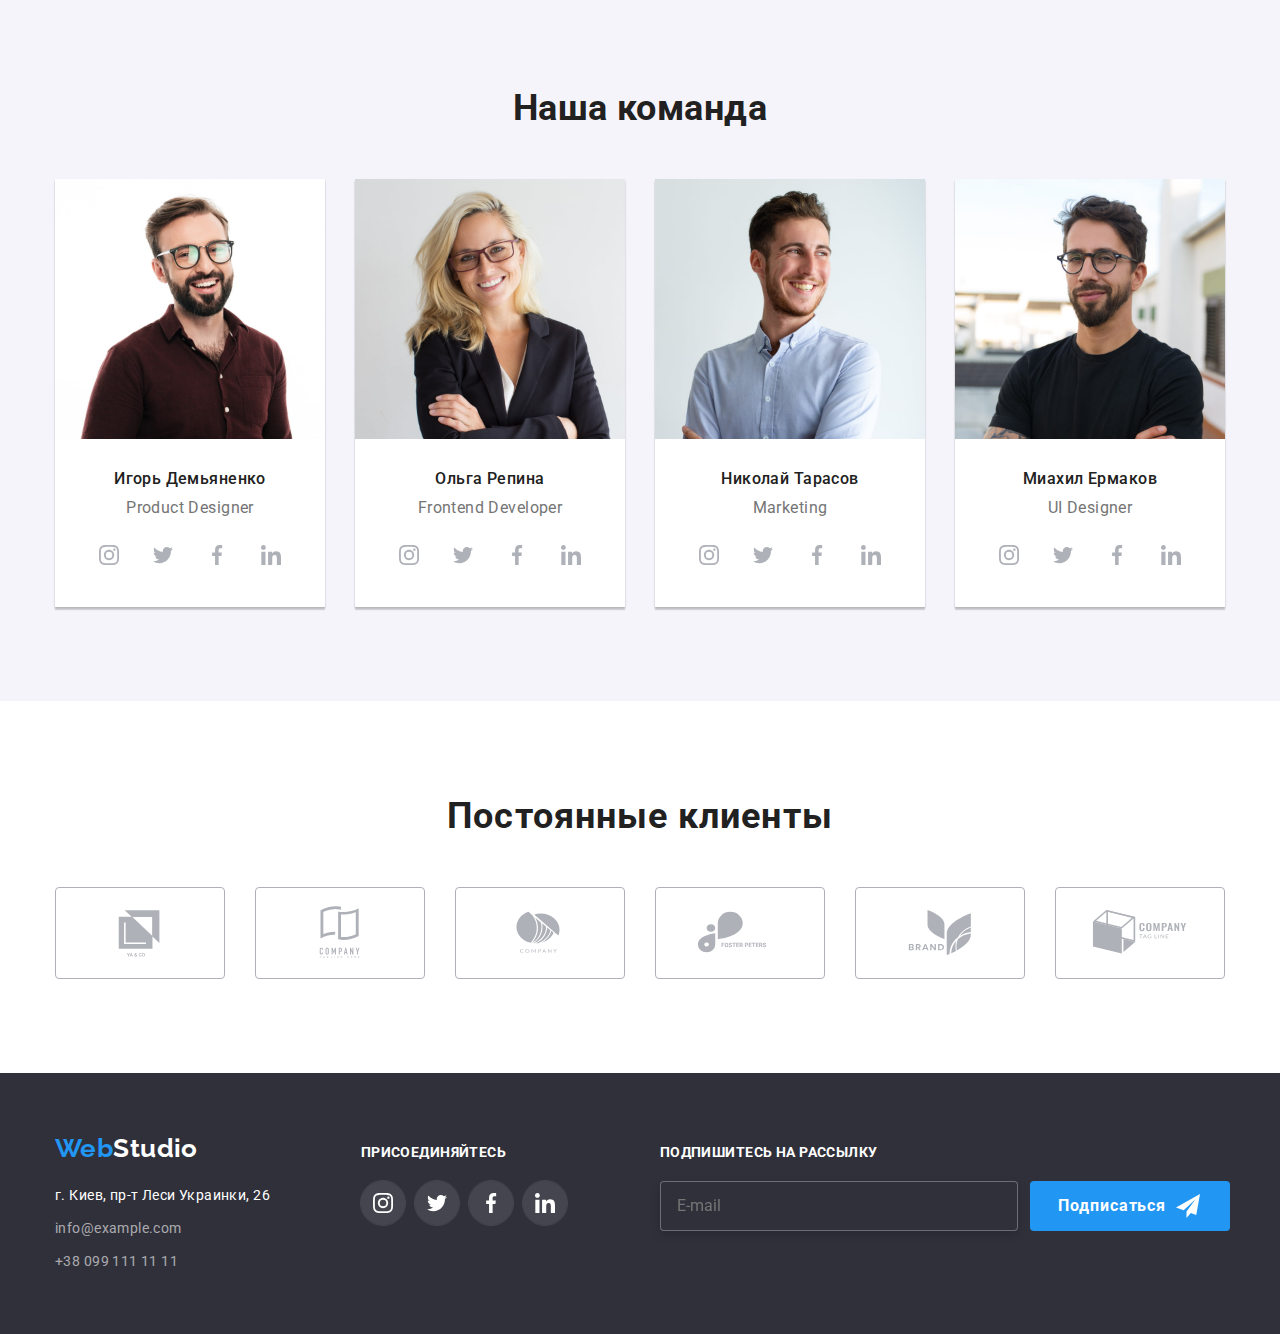
==== commit 24c03492: "виправив іконки та деякі помилки" ====
--- a/index.html
+++ b/index.html
@@ -607,10 +607,9 @@
         </div>
         <div class="sing-up">
           <h2 class="sing-up-title">
-            Підпишіться на розсилку
+            Подпишитесь на рассылку
           </h2>
           <form class="first-form">
-            <div class="form-wrap">
               <label class="email-lable">
                 <input
                 type="email"
@@ -624,20 +623,67 @@
                   <use href="./images/icon.svg#icon-send"></use>
                 </svg>
               </button>
-            </div>
           </form>
         </div>
       </div>
     </footer>
     <!-- Modal window -->
     <div class="backdrop is-hidden" data-modal>
-      <div class="modal">
+      <div class="modal-wrap">
         <button class="modal-btn" data-modal-close>
-          <svg class="modal-icon" width="11px" height="11px">
+          <svg class="modal-icon-close" width="11px" height="11px">
             <use href="./images/icon.svg#icon-close"></use>
           </svg>
         </button>
-      </div>
+
+      <form class="modal-form">
+        <strong class="modal-title">Оставьте свои данные, мы вам перезвоним</strong>
+        <div class="modal-form-wrap">
+          <label class="modal-label">
+            <span class="label-name">Имя</span>
+            <input class="modal-input" type="text" name="name">
+            <svg class="modal-icon" width="18" height="18">
+              <use href="./images/icon.svg#icon-name"></use>
+            </svg>
+          </label>
+          <label class="modal-label">
+            <span class="label-name">Телефон</span>
+            <input class="modal-input" type="tel" name="telephone">
+            <svg class="modal-icon" width="18" height="18">
+              <use href="./images/icon.svg#icon-phone"></use>
+            </svg>
+          </label>
+          <label class="modal-label">
+            <span class="label-name">Почта</span>
+            <input class="modal-input" type="email" name="email">
+            <svg class="modal-icon" width="18" height="18">
+              <use href="./images/icon.svg#icon-mail"></use>
+            </svg>
+          </label>
+          <label class="modal-label">
+            <span class="label-name">Комментарий</span>
+            <textarea class="modal-textarea"
+            name=" "
+            rows="5"
+            placeholder="Введите текст"></textarea>
+          </label>
+        </div>
+
+        <label class="modal-label-agreement">
+          <input class="modal-input-check visuaaly-hidden" type="checkbox" name="agreement" />
+            <svg class="register-icon" width="16" height="15">
+              <use class="icon-uncheck" href="./images/icon.svg#icon-uncheck"></use>
+              <use class="icon-check" href="./images/icon.svg#icon-check"></use>
+            </svg>
+            <span class="text-agreement">Соглашаюсь с рассылкой и принимаю <a class="agreement" href="">Условия договора</a>
+            </span>
+        </label>
+
+        <button class="modal-send-btn" type="submit">
+          Отправить
+        </button>
+      </form>
+    </div>
     </div>
   
     <script src="./js/modal.js"></script>
--- a/css/styles.css
+++ b/css/styles.css
@@ -159,6 +159,19 @@
     color: red;
 }
 
+
+.visuaaly-hidden {
+    position: absolute;
+    white-space: nowrap;
+    width: 1px;
+    height: 1px;
+    overflow: hidden;
+    border: 0;
+    padding: 0;
+    clip: rect(0 0 0 0);
+    clip-path: inset(50%);
+    margin: -1px;
+  }  
 /* Головна секція */
 .main-section {
 background-color: var(--hero-and-footer-background-color); 
@@ -489,7 +502,7 @@
 
 /* Розділ підпишіться на розсилку */
 
-.form-wrap {
+.first-form {
     display: flex;
     gap: 12px;
 }
@@ -499,7 +512,6 @@
 }
 
 .sing-up-title {
-display: inline-block;
 
 font-size: 14px;
 line-height: 1.14;
@@ -531,6 +543,13 @@
 
     background-color: #2F303A;
     filter: drop-shadow(0px 4px 4px rgba(0, 0, 0, 0.15));
+}
+
+.email:hover,
+.email:focus {
+    border: 1px solid var(--acent-color);
+    outline: none;
+    color: #FFFFFF;
 }
 
 .submit-btn {
@@ -730,11 +749,12 @@
     pointer-events: none;
 }
 
-.modal {
+.modal-wrap {
     width: 528px;
-    height: 581px;
-
-    position: relative;
+    min-height: 581px;
+
+    position: absolute;
+    padding: 40px;
 
     background-color: #FFFFFF;
     border-radius: 4px;
@@ -754,10 +774,174 @@
     padding: 0;
 
     border-radius: 50%;
-    border: 1px solid var(--acent-color)
+    border: 1px solid rgba(0, 0, 0, 0.1);
     background-color: #FFFFFF;
+
+    cursor: pointer;
+}
+
+.modal-icon-close {
+    font: #000000;
+
+    transition: fill 250ms cubic-bezier(0.4, 0, 0.2, 1);
+}
+
+.modal-btn:hover .modal-icon-close,
+.modal-btn:focus .modal-icon-close {
+    fill: var(--acent-color);
+}
+
+.modal-title {
+    display: block;
+    margin-bottom:12px;
+
+    font-weight: 700;
+    font-size: 20px;
+    line-height: 1.15;
+    text-align: center;
+    letter-spacing: 0.03em;
+    color: #212121;
+}
+
+.modal-label {
+    position: relative;
+    display: block;
+    margin-bottom: 10px;
+}
+.label-name {
+    display: block;
+    text-align: left;
+    margin-bottom: 4px;
+    font-size: 12px;
+    line-height: calc(14 / 12);
+    letter-spacing: 0.01em;
+    color: #757575;
+}
+
+.modal-label:last-child {
+    margin-bottom: 0;
+}
+
+.modal-form {
+    text-align: center;
+    justify-content: center;
+}
+
+.modal-form-wrap {
+    margin-bottom: 20px;
+}
+
+.modal-input {
+    width: 100%;
+    border-radius: 4px;
+    border: 1px solid rgba(33, 33, 33, 0.2);
+
+    padding-top: 11px;
+    padding-bottom: 11px;
+    padding-left: 35px;
+
+    transition: border 250ms cubic-bezier(0.4, 0, 0.2, 1);
+    cursor: pointer;
+}
+.modal-input:focus,
+.modal-input:hover {
+    border: 1px solid var(--acent-color);
+    outline: none;
+}
+
+.modal-icon {
+    position: absolute;
+    
+    bottom: 11px;
+    left: 12px;
+
+    transition: fill 250ms cubic-bezier(0.4, 0, 0.2, 1);
+}
+.modal-textarea {
+    width: 100%;
+    height: 120px;
+
+    border-radius: 4px;
+    border: 1px solid rgba(33, 33, 33, 0.2);
+
+    padding: 12px 16px;
+
+    font-size: 12px;
+    line-height: 14px;
+    letter-spacing: 0.01em;
+    color: rgba(117, 117, 117, 0.5);
+
+    resize: none;
+
+    transition: border 250ms cubic-bezier(0.4, 0, 0.2, 1);
+}
+
+.modal-textarea:hover,
+.modal-textarea:focus {
+    border: 1px solid var(--acent-color);
+    outline: none;
+}
+
+.modal-label-agreement {
+    display: flex;
+    align-items: center;
+    justify-content: center;
+    margin-bottom: 30px;
+    gap: 7px;
+}
+
+.modal-send-btn {
+    display: inline-flex;
+    padding: 10px 52px;
+    width: 200px;
+
+    align-items: center;
+    justify-content: center;
+
+    background-color: var(--acent-color);
+    border-radius: 4px;
+    border: 0 solid transparent;
+
+    font-weight: 700;
+    font-size: 16px;
+    line-height: calc(30 / 16);
+
+    letter-spacing: 0.06em;
+    color: #FFFFFF;
+
     box-shadow: 0px 4px 4px rgba(0, 0, 0, 0.15);
 
     cursor: pointer;
 }
-
+.text-agreement {
+    font-size: 14px;
+    line-height: calc(24 / 14);
+    letter-spacing: 0.03em;
+    
+    color: #757575;
+
+    user-select: none;
+    text-underline-position: under;
+}
+
+.agreement {
+    color: var(--acent-color);
+}
+
+.modal-input-check:checked + .register-icon .icon-uncheck {
+    opacity: 0;
+}
+
+.icon-check {
+    opacity: 0;
+    transition: opasity 2000ms cubic-bezier(0.4, 0, 0.2, 1);
+}
+
+.modal-input-check:checked + .register-icon .icon-check {
+    opacity: 1;
+}
+
+.modal-input:hover + .modal-icon,
+.modal-input:focus + .modal-icon {
+    fill: var(--acent-color);
+}